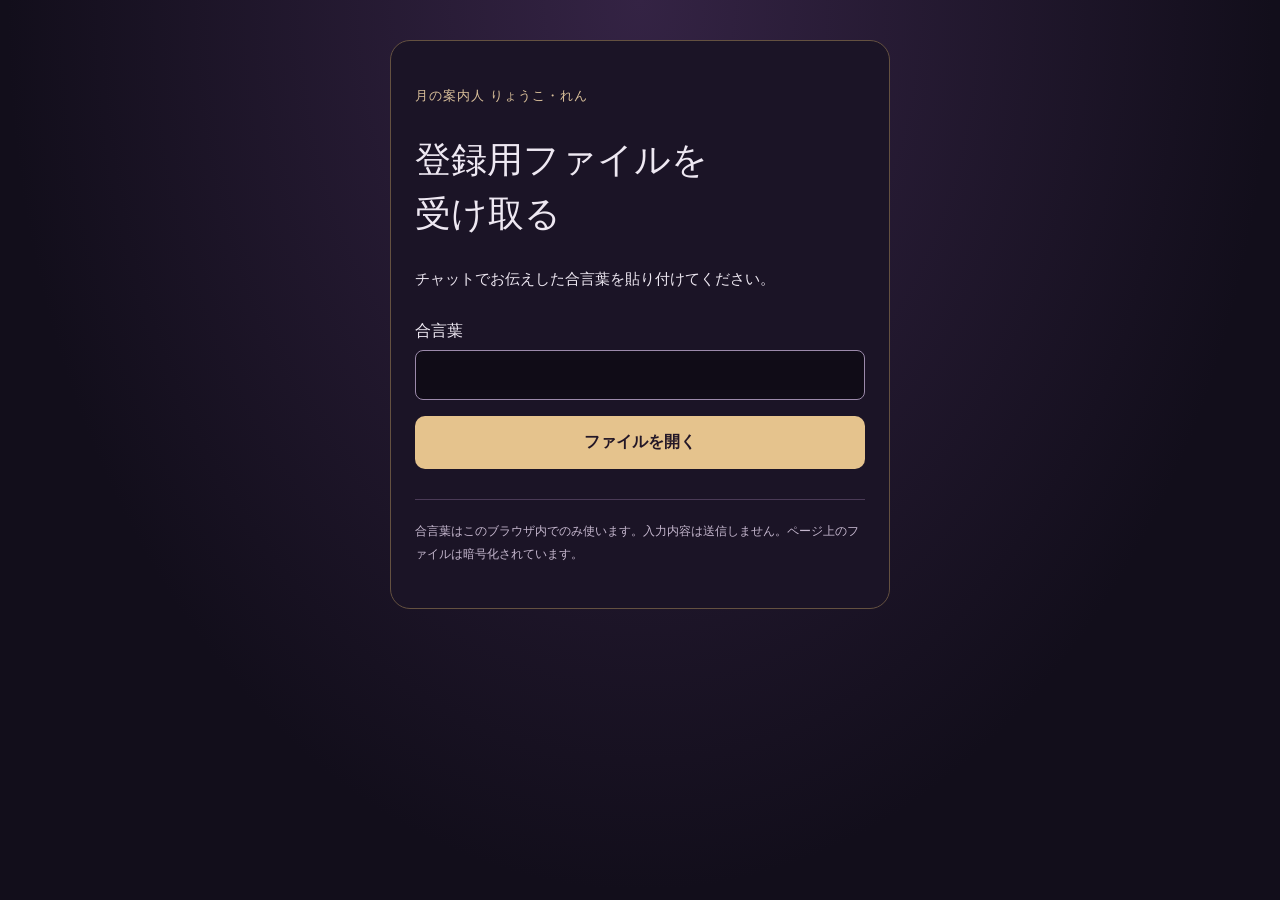
==== receive-f17b2197d441b537/index.html @ f4494f67 "Provide encrypted owner downloads for BOOTH upload files" ====
<!doctype html>
<html lang="ja">
<head>
<meta charset="utf-8">
<meta name="viewport" content="width=device-width,initial-scale=1">
<meta name="robots" content="noindex,nofollow,noarchive">
<meta name="referrer" content="no-referrer">
<meta http-equiv="Content-Security-Policy" content="default-src 'self'; script-src 'self'; style-src 'self'; connect-src 'self'; object-src 'none'; base-uri 'none'; form-action 'none'">
<title>BOOTH登録用ファイルの受け取り</title>
<link rel="stylesheet" href="receive.css">
<script src="receive.js" defer></script>
</head>
<body>
<main>
<p class="eyebrow">月の案内人 りょうこ・れん</p>
<h1>登録用ファイルを<br>受け取る</h1>
<p>チャットでお伝えした合言葉を貼り付けてください。</p>
<form id="unlock-form">
<label for="passphrase">合言葉</label>
<input id="passphrase" type="password" autocomplete="off" autocapitalize="none" autocorrect="off" spellcheck="false" required>
<button id="unlock" type="submit">ファイルを開く</button>
</form>
<p id="status" role="status" aria-live="polite"></p>
<section id="files" hidden aria-label="保存するファイル">
<p>下のボタンを押して保存してください。通常はパソコンの「ダウンロード」フォルダに入ります。</p>
<a id="book-save" class="save">販売用PDFを保存</a>
<p class="detail">恋愛の迷いをほどく7日間／20ページ・約14MB<br>BOOTHの「ファイルの追加・管理」に登録します。</p>
<a id="cover-save" class="save secondary">商品画像を保存</a>
<p class="detail">BOOTHの「商品画像」に登録します。</p>
</section>
<p class="privacy">合言葉はこのブラウザ内でのみ使います。入力内容は送信しません。ページ上のファイルは暗号化されています。</p>
<noscript>ファイルを受け取るには、ブラウザのJavaScriptを有効にしてください。</noscript>
</main>
</body>
</html>
---- receive-f17b2197d441b537/receive.css ----
:root{color-scheme:dark;font-family:-apple-system,BlinkMacSystemFont,"Noto Sans JP",sans-serif;color:#eee8f2;background:#120e1b}*{box-sizing:border-box}body{margin:0;padding:40px 20px;background:radial-gradient(ellipse at 50% 0,#342344,transparent 70%);min-height:100svh}main{max-width:500px;margin:auto;padding:30px 24px;border:1px solid #645140;border-radius:20px;background:#1b1426}.eyebrow{font-size:13px;color:#dac09a;letter-spacing:.08em}h1{font-family:serif;font-size:clamp(27px,7vw,36px);font-weight:500;line-height:1.5}p{font-size:15px;line-height:1.9}label{display:block;margin:28px 0 8px}input{width:100%;min-height:50px;padding:12px;font:inherit;font-size:18px;background:#100c17;border:1px solid #9c8aab;border-radius:8px;color:#fff}input:focus-visible,button:focus-visible,a:focus-visible{outline:3px solid #f1d497;outline-offset:4px}button,.save{width:100%;display:block;padding:16px;margin-top:16px;border:0;border-radius:10px;font:inherit;font-weight:700;text-align:center;text-decoration:none;color:#231727;background:#e5c38d;cursor:pointer}button:disabled{opacity:.65;cursor:wait}.secondary{background:#392b49;color:#f1e6fa;border:1px solid #8b739d}.detail,.privacy{font-size:12px;color:#c5b7ce}.privacy{margin-top:30px;border-top:1px solid #4a3a56;padding-top:20px}#status{overflow-wrap:anywhere}#files{margin-top:24px}[hidden]{display:none!important}@media(max-width:390px){body{padding:20px 12px}main{padding:24px 18px}}
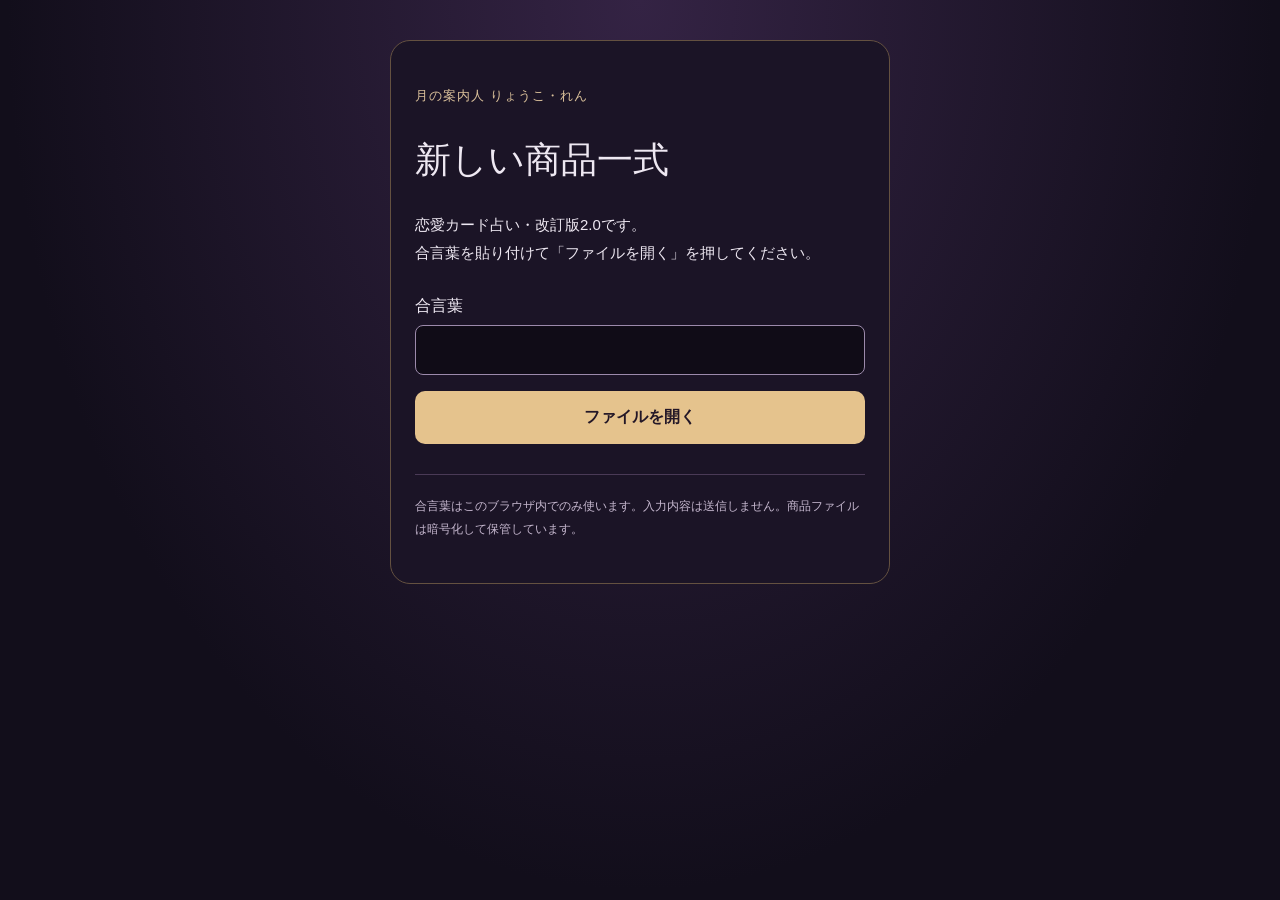
==== commit 9149bd30: "Deliver complete revised BOOTH upload kit in one download" ====
--- a/receive-f17b2197d441b537/index.html
+++ b/receive-f17b2197d441b537/index.html
@@ -1,35 +1,65 @@
 <!doctype html>
-<html lang="ja">
-<head>
-<meta charset="utf-8">
-<meta name="viewport" content="width=device-width,initial-scale=1">
-<meta name="robots" content="noindex,nofollow,noarchive">
-<meta name="referrer" content="no-referrer">
+<html lang="ja"><head>
+<meta charset="utf-8"><meta name="viewport" content="width=device-width,initial-scale=1">
+<meta name="robots" content="noindex,nofollow,noarchive"><meta name="referrer" content="no-referrer">
 <meta http-equiv="Content-Security-Policy" content="default-src 'self'; script-src 'self'; style-src 'self'; connect-src 'self'; object-src 'none'; base-uri 'none'; form-action 'none'">
-<title>BOOTH登録用ファイルの受け取り</title>
-<link rel="stylesheet" href="receive.css">
-<script src="receive.js" defer></script>
-</head>
-<body>
-<main>
+<title>新しい商品一式｜恋愛カード占い</title>
+<link rel="stylesheet" href="receive.css?v=3"><script src="receive-v3.js" defer></script>
+</head><body><main>
 <p class="eyebrow">月の案内人 りょうこ・れん</p>
-<h1>登録用ファイルを<br>受け取る</h1>
-<p>チャットでお伝えした合言葉を貼り付けてください。</p>
-<form id="unlock-form">
-<label for="passphrase">合言葉</label>
-<input id="passphrase" type="password" autocomplete="off" autocapitalize="none" autocorrect="off" spellcheck="false" required>
-<button id="unlock" type="submit">ファイルを開く</button>
-</form>
+<h1>新しい商品一式</h1>
+<p>恋愛カード占い・改訂版2.0です。<br>合言葉を貼り付けて「ファイルを開く」を押してください。</p>
+<form id="unlock-form"><label for="passphrase">合言葉</label><input id="passphrase" type="password" autocomplete="off" autocapitalize="none" autocorrect="off" spellcheck="false" required><button id="unlock" type="submit">ファイルを開く</button></form>
 <p id="status" role="status" aria-live="polite"></p>
 <section id="files" hidden aria-label="保存するファイル">
-<p>下のボタンを押して保存してください。通常はパソコンの「ダウンロード」フォルダに入ります。</p>
-<a id="book-save" class="save">販売用PDFを保存</a>
-<p class="detail">恋愛の迷いをほどく7日間／20ページ・約14MB<br>BOOTHの「ファイルの追加・管理」に登録します。</p>
+<a id="kit-save" class="save">一式を保存（ZIP）</a>
+<p class="detail">販売用PDF・商品画像・商品名と説明文・差し替え手順の4ファイル入り。保存したZIPを開くと取り出せます。</p>
+<details id="listing-fields"><summary>商品名・紹介文を表示する</summary>
+<label for="product-title">商品名</label><textarea id="product-title" readonly rows="3">月の案内人｜りょうこ・れんの恋愛カード占い【3段階・各5択／PDF20ページ】</textarea>
+<p>価格：<strong>980円</strong></p>
+<label for="product-description">商品紹介文</label><textarea id="product-description" readonly rows="12">3枚が導く、これから7日間の恋模様。
+りょうこ・れんのオリジナルカード占いです。
+
+今の恋はどんな運気の中にある？
+これからの流れと、恋を動かす開運の一手は？
+3段階で各5枚から1枚ずつ選び、選んだカードの結果へ進みます。
+
+【占えること】
+1枚目：今の恋の現状。追い風・停滞の原因・運を動かす鍵。
+2枚目：これから7日間の恋の流れ。1〜2日目・3〜5日目・6〜7日目の目安。
+3枚目：開運の一手。連絡の目安・具体的な行動・ラッキーサイン。
+
+各段階で異なる5枚、計15枚を収録。
+出会い・片思い・交際中・復縁・曖昧な関係の5つの状況に合わせた補足と、12星座の一言、3枚の読み合わせ例も収録しています。
+
+【無料サンプル】
+実際に5枚から選んで、今の恋の運気を占えます。
+ブラウザ版：https://teamkitstudio-dev.github.io/ryoko-oracle/shop/sample.html?v=2
+PDF版：https://teamkitstudio-dev.github.io/ryoko-oracle/shop/sample.pdf?v=2
+
+【形式】
+PDF／日本語／A5縦／全20ページ
+カード画像のリンクを押し、対応する結果へ進む形式です。
+リンク非対応のPDFアプリや印刷では、掲載ページ番号から結果を探せます。
+購入前に無料サンプルで表示と移動をご確認ください。
+
+【ご確認ください】
+固定の15枚のカードとオリジナル解釈による占いです。同じ選択なら同じ結果を読みます。自動シャッフル・日替わり生成・入力フォーム・AIチャット・個別相談の機能はありません。
+「7日間」は占った日を1日目として読む象徴的な流れで、天体計算や出来事の日付を特定する予測ではありません。星座は一般的な日付区分と象徴による補足です。
+娯楽としての占いで、未来・第三者の気持ち・恋愛の結果を保証するものではありません。
+人物・カード画像の一部に生成AIを使用しています。
+個人でお楽しみください。商品ファイルの再配布・再販売はお控えください。
+
+無料のWeb占いは引き続き使えます。
+https://teamkitstudio-dev.github.io/ryoko-oracle/</textarea>
+<p class="detail">文章を選択してコピーし、BOOTHの対応する欄へ貼り付けてください。</p>
+</details>
+<h2>個別に保存する場合</h2>
+<a id="book-save" class="save secondary">販売用PDFを保存</a>
+<p class="detail">恋愛カード占い／20ページ・約1.2MB<br>BOOTHの「作品ファイル」に登録します。</p>
 <a id="cover-save" class="save secondary">商品画像を保存</a>
-<p class="detail">BOOTHの「商品画像」に登録します。</p>
+<p class="detail">りょうこ・れんの二人入り画像。<br>BOOTHの「商品画像」に登録します。</p>
 </section>
-<p class="privacy">合言葉はこのブラウザ内でのみ使います。入力内容は送信しません。ページ上のファイルは暗号化されています。</p>
-<noscript>ファイルを受け取るには、ブラウザのJavaScriptを有効にしてください。</noscript>
-</main>
-</body>
-</html>
+<p class="privacy">合言葉はこのブラウザ内でのみ使います。入力内容は送信しません。商品ファイルは暗号化して保管しています。</p>
+<noscript>ファイルを受け取るにはJavaScriptを有効にしてください。</noscript>
+</main></body></html>
--- a/receive-f17b2197d441b537/receive.css
+++ b/receive-f17b2197d441b537/receive.css
@@ -1 +1,3 @@
 :root{color-scheme:dark;font-family:-apple-system,BlinkMacSystemFont,"Noto Sans JP",sans-serif;color:#eee8f2;background:#120e1b}*{box-sizing:border-box}body{margin:0;padding:40px 20px;background:radial-gradient(ellipse at 50% 0,#342344,transparent 70%);min-height:100svh}main{max-width:500px;margin:auto;padding:30px 24px;border:1px solid #645140;border-radius:20px;background:#1b1426}.eyebrow{font-size:13px;color:#dac09a;letter-spacing:.08em}h1{font-family:serif;font-size:clamp(27px,7vw,36px);font-weight:500;line-height:1.5}p{font-size:15px;line-height:1.9}label{display:block;margin:28px 0 8px}input{width:100%;min-height:50px;padding:12px;font:inherit;font-size:18px;background:#100c17;border:1px solid #9c8aab;border-radius:8px;color:#fff}input:focus-visible,button:focus-visible,a:focus-visible{outline:3px solid #f1d497;outline-offset:4px}button,.save{width:100%;display:block;padding:16px;margin-top:16px;border:0;border-radius:10px;font:inherit;font-weight:700;text-align:center;text-decoration:none;color:#231727;background:#e5c38d;cursor:pointer}button:disabled{opacity:.65;cursor:wait}.secondary{background:#392b49;color:#f1e6fa;border:1px solid #8b739d}.detail,.privacy{font-size:12px;color:#c5b7ce}.privacy{margin-top:30px;border-top:1px solid #4a3a56;padding-top:20px}#status{overflow-wrap:anywhere}#files{margin-top:24px}[hidden]{display:none!important}@media(max-width:390px){body{padding:20px 12px}main{padding:24px 18px}}
+
+h2{font-size:18px;font-weight:500;margin-top:28px}details{margin:24px 0;padding:16px 0;border-block:1px solid #645140}summary{cursor:pointer;line-height:1.8}textarea{display:block;width:100%;max-width:100%;padding:12px;border:1px solid #9c8aab;border-radius:8px;background:#100c17;color:#fff;font:14px/1.8 sans-serif;resize:vertical}textarea:focus-visible,summary:focus-visible{outline:3px solid #f1d497;outline-offset:4px}
